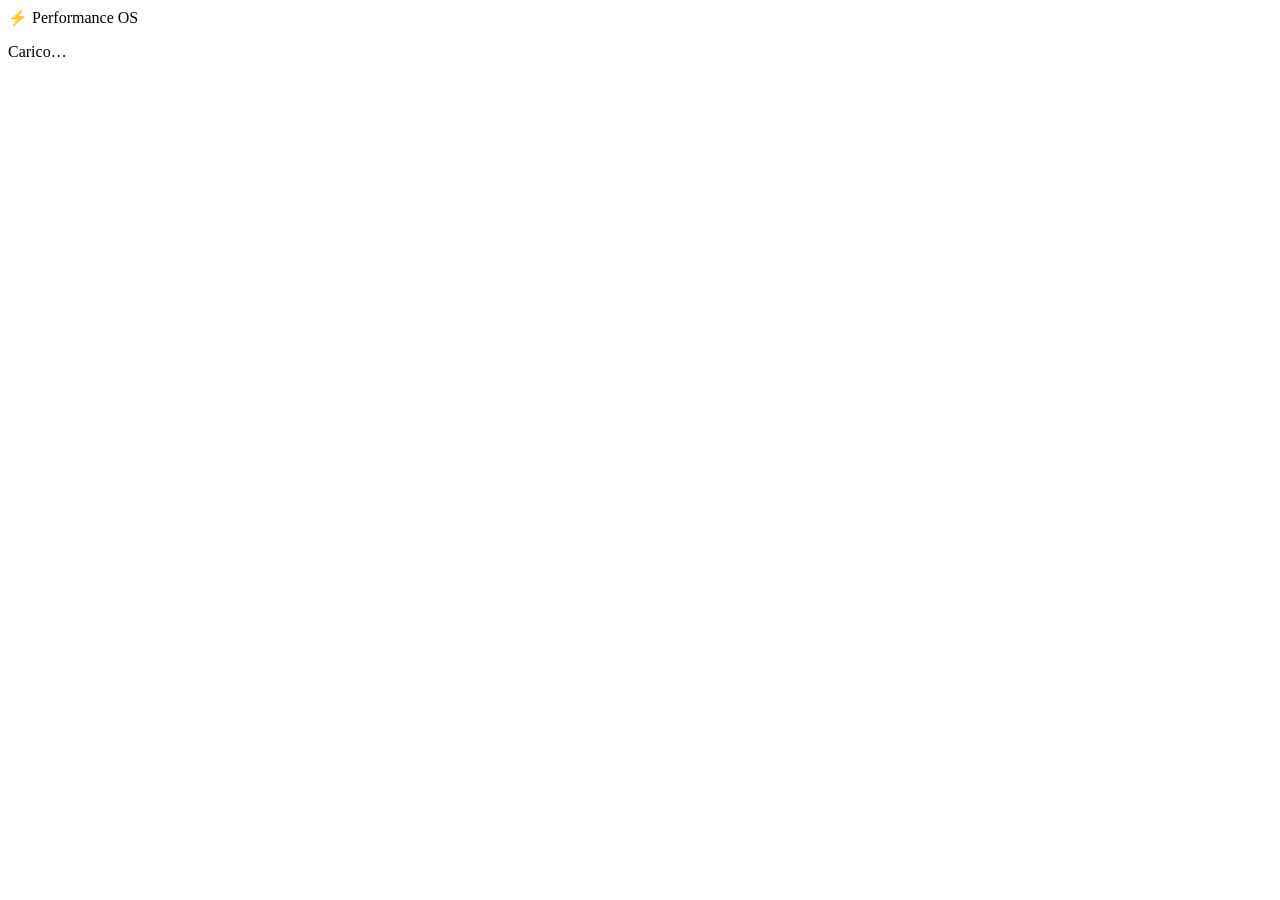
==== os/index.html @ 6e7f4c00 "deploy os/index.html" ====
<!DOCTYPE html>
<html lang="it">
<head>
<meta charset="UTF-8">
<meta name="viewport" content="width=device-width, initial-scale=1.0, viewport-fit=cover">
<meta name="theme-color" content="#0f1729">
<title>Freedom Performance OS</title>
<meta name="description" content="Il centro operativo del team commerciale Freedom University. Tracker quotidiano, obiettivi e performance in tempo reale.">
<link rel="preconnect" href="https://fonts.googleapis.com">
<link rel="preconnect" href="https://fonts.gstatic.com" crossorigin>
<link href="https://fonts.googleapis.com/css2?family=Inter:wght@400;500;600;700;800&display=swap" rel="stylesheet">
<link rel="stylesheet" href="styles.css">
</head>
<body>
<div id="root"><div class="login-wrap"><div class="login"><div class="lg-brand"><span class="dot">⚡</span> Performance OS</div><p class="lg-sub">Carico…</p></div></div></div>
<script type="module" src="app.js"></script>
</body>
</html>
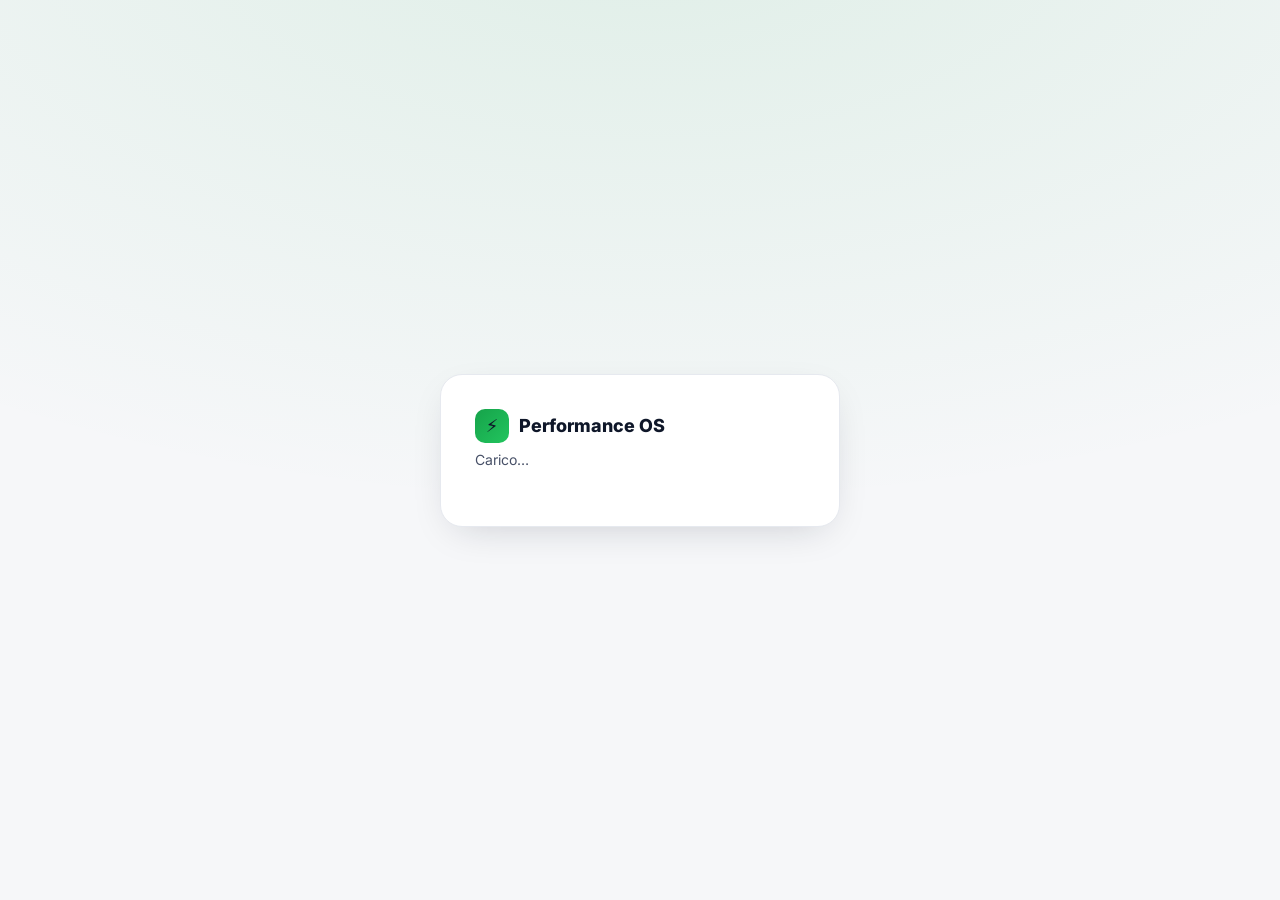
==== commit f636b6fb: "os: os/index.html" ====
--- a/os/index.html
+++ b/os/index.html
@@ -13,6 +13,7 @@
 </head>
 <body>
 <div id="root"><div class="login-wrap"><div class="login"><div class="lg-brand"><span class="dot">⚡</span> Performance OS</div><p class="lg-sub">Carico…</p></div></div></div>
+<script src="vendor/supabase.umd.js"></script>
 <script type="module" src="app.js"></script>
 </body>
 </html>
--- a/os/styles.css
+++ b/os/styles.css
@@ -0,0 +1,155 @@
+/* ===========================================================
+   Freedom Performance OS — Design System
+   Pulito, moderno, leggibile. Colore = significato.
+   =========================================================== */
+:root{
+  --bg:#f6f7f9; --surface:#ffffff; --surface-2:#f1f3f6;
+  --ink:#0f1729; --ink-2:#475067; --ink-3:#8a93a6;
+  --line:#e6e9ef; --line-2:#eef1f5;
+  --brand:#16a34a; --brand-d:#15803d; --brand-soft:rgba(22,163,74,.10);
+  --good:#16a34a; --good-soft:rgba(22,163,74,.12);
+  --warn:#d97706; --warn-soft:rgba(217,119,6,.12);
+  --bad:#dc2626;  --bad-soft:rgba(220,38,38,.10);
+  --info:#2563eb; --info-soft:rgba(37,99,235,.10);
+  --shadow:0 1px 2px rgba(16,23,41,.04),0 8px 24px -12px rgba(16,23,41,.12);
+  --shadow-lg:0 12px 40px -16px rgba(16,23,41,.22);
+  --r:16px; --r-sm:11px; --r-lg:22px;
+  --sidebar:248px;
+}
+*{box-sizing:border-box;margin:0;padding:0;min-width:0}
+html,body{height:100%;overflow-x:hidden;max-width:100%}
+body{font-family:'Inter',system-ui,-apple-system,sans-serif;background:var(--bg);color:var(--ink);
+  font-size:15px;line-height:1.5;-webkit-font-smoothing:antialiased}
+a{color:inherit;text-decoration:none}
+button{font-family:inherit;cursor:pointer;border:none;background:none}
+input,select{font-family:inherit;font-size:15px}
+.mono{font-variant-numeric:tabular-nums;font-feature-settings:"tnum"}
+
+/* ---------- layout shell ---------- */
+.app{display:grid;grid-template-columns:var(--sidebar) 1fr;min-height:100vh}
+.sidebar{background:#0f1729;color:#cdd5e4;display:flex;flex-direction:column;padding:22px 16px;position:sticky;top:0;height:100vh}
+.sb-brand{display:flex;align-items:center;gap:10px;padding:6px 8px 22px;font-weight:800;font-size:16px;color:#fff;letter-spacing:-.01em}
+.sb-brand .dot{width:30px;height:30px;border-radius:9px;background:linear-gradient(135deg,var(--brand),#22c55e);display:grid;place-items:center;font-size:16px}
+.sb-nav{display:flex;flex-direction:column;gap:3px;flex:1}
+.sb-link{display:flex;align-items:center;gap:11px;padding:10px 12px;border-radius:11px;color:#aeb7c9;font-weight:600;font-size:14px;transition:.15s}
+.sb-link .i{font-size:17px;width:20px;text-align:center}
+.sb-link:hover{background:rgba(255,255,255,.05);color:#fff}
+.sb-link.on{background:rgba(34,197,94,.16);color:#fff}
+.sb-foot{border-top:1px solid rgba(255,255,255,.08);padding-top:14px;margin-top:14px}
+.sb-user{display:flex;align-items:center;gap:10px;padding:6px 8px}
+.sb-user .av{width:34px;height:34px;border-radius:50%;background:linear-gradient(135deg,#334155,#475569);display:grid;place-items:center;font-weight:700;color:#fff;font-size:14px}
+.sb-user .nm{font-size:13px;font-weight:700;color:#fff;line-height:1.2}
+.sb-user .rl{font-size:11px;color:#8a93a6}
+.sb-logout{margin-top:8px;width:100%;padding:8px;border-radius:9px;color:#8a93a6;font-size:12.5px;font-weight:600;text-align:left}
+.sb-logout:hover{color:#fff;background:rgba(255,255,255,.05)}
+
+.main{padding:30px 34px 60px;max-width:1240px;width:100%}
+.page-head{display:flex;align-items:flex-end;justify-content:space-between;gap:16px;margin-bottom:24px;flex-wrap:wrap}
+.page-head h1{font-size:26px;font-weight:800;letter-spacing:-.02em}
+.page-head .sub{color:var(--ink-2);font-size:14px;margin-top:3px}
+
+/* ---------- cards ---------- */
+.card{background:var(--surface);border:1px solid var(--line);border-radius:var(--r);box-shadow:var(--shadow);padding:20px}
+.card-h{display:flex;align-items:center;justify-content:space-between;margin-bottom:14px}
+.card-h h3{font-size:13px;font-weight:700;text-transform:uppercase;letter-spacing:.06em;color:var(--ink-3)}
+.grid{display:grid;gap:16px}
+.grid-3{grid-template-columns:repeat(3,1fr)}
+.grid-4{grid-template-columns:repeat(4,1fr)}
+.grid-2{grid-template-columns:repeat(2,1fr)}
+.stack{display:flex;flex-direction:column;gap:16px}
+
+/* ---------- KPI stat card ---------- */
+.stat{background:var(--surface);border:1px solid var(--line);border-radius:var(--r);padding:18px 20px;box-shadow:var(--shadow);position:relative;overflow:hidden}
+.stat .lbl{font-size:12.5px;font-weight:600;color:var(--ink-3);display:flex;align-items:center;gap:7px}
+.stat .val{font-size:32px;font-weight:800;letter-spacing:-.02em;margin:8px 0 2px}
+.stat .meta{font-size:12.5px;color:var(--ink-2);font-weight:600}
+.stat .tag{position:absolute;top:16px;right:16px;font-size:11px;font-weight:800;padding:4px 9px;border-radius:99px}
+.tag.good{background:var(--good-soft);color:var(--good)}
+.tag.warn{background:var(--warn-soft);color:var(--warn)}
+.tag.bad{background:var(--bad-soft);color:var(--bad)}
+.tag.info{background:var(--info-soft);color:var(--info)}
+
+/* progress */
+.bar{height:8px;border-radius:99px;background:var(--surface-2);overflow:hidden;margin-top:12px}
+.bar > span{display:block;height:100%;border-radius:99px;transition:width .6s cubic-bezier(.4,0,.2,1)}
+.bar.good > span{background:var(--good)} .bar.warn > span{background:var(--warn)} .bar.bad > span{background:var(--bad)}
+
+/* ---------- daily compile form ---------- */
+.kpi-form{display:flex;flex-direction:column;gap:14px}
+.field{display:flex;align-items:center;justify-content:space-between;gap:14px;padding:12px 0;border-bottom:1px solid var(--line-2)}
+.field:last-child{border-bottom:none}
+.field .f-lbl{font-weight:600;font-size:14.5px}
+.field .f-lbl small{display:block;font-weight:500;color:var(--ink-3);font-size:12px}
+.field .f-in{display:flex;align-items:center;gap:8px}
+.field input{width:120px;text-align:right;padding:10px 12px;border:1px solid var(--line);border-radius:10px;background:var(--surface);font-weight:700;color:var(--ink)}
+.field input:focus{outline:none;border-color:var(--brand);box-shadow:0 0 0 3px var(--brand-soft)}
+.field .unit{font-size:12px;color:var(--ink-3);min-width:36px}
+
+/* ---------- buttons ---------- */
+.btn{display:inline-flex;align-items:center;justify-content:center;gap:8px;padding:12px 20px;border-radius:11px;font-weight:700;font-size:14.5px;transition:.15s}
+.btn-primary{background:var(--brand);color:#fff} .btn-primary:hover{background:var(--brand-d)}
+.btn-ghost{background:var(--surface-2);color:var(--ink)} .btn-ghost:hover{background:var(--line)}
+.btn-block{width:100%}
+.btn:disabled{opacity:.5;cursor:default}
+
+/* ---------- table ---------- */
+.tbl{width:100%;border-collapse:collapse;font-size:14px}
+.tbl th{text-align:left;font-size:11px;text-transform:uppercase;letter-spacing:.05em;color:var(--ink-3);font-weight:700;padding:10px 12px;border-bottom:1px solid var(--line)}
+.tbl td{padding:12px;border-bottom:1px solid var(--line-2)}
+.tbl tr:last-child td{border-bottom:none}
+.tbl tr:hover td{background:var(--surface-2)}
+.pill{display:inline-flex;align-items:center;gap:5px;font-size:11.5px;font-weight:700;padding:4px 10px;border-radius:99px}
+.pill.role{background:var(--surface-2);color:var(--ink-2)}
+.dotk{width:8px;height:8px;border-radius:50%;display:inline-block}
+.dotk.g{background:var(--good)} .dotk.w{background:var(--warn)} .dotk.b{background:var(--bad)} .dotk.x{background:var(--ink-3)}
+
+/* ---------- banners / states ---------- */
+.banner{padding:16px 18px;border-radius:var(--r);font-size:14px;font-weight:500;display:flex;gap:12px;align-items:flex-start}
+.banner.info{background:var(--info-soft);color:#1e40af}
+.banner.warn{background:var(--warn-soft);color:#92400e}
+.banner.good{background:var(--good-soft);color:var(--brand-d)}
+.empty{padding:40px 20px;text-align:center;color:var(--ink-3)}
+.muted{color:var(--ink-3)}
+.spark{display:flex;align-items:flex-end;gap:3px;height:46px}
+.spark > i{flex:1;background:var(--brand-soft);border-radius:3px 3px 0 0;min-height:3px}
+.spark > i.on{background:var(--brand)}
+
+/* ---------- login ---------- */
+.login-wrap{min-height:100vh;display:grid;place-items:center;padding:20px;background:radial-gradient(1200px 600px at 50% -10%,rgba(22,163,74,.10),transparent),var(--bg)}
+.login{background:var(--surface);border:1px solid var(--line);border-radius:var(--r-lg);box-shadow:var(--shadow-lg);padding:34px;width:100%;max-width:400px}
+.login .lg-brand{display:flex;align-items:center;gap:10px;font-weight:800;font-size:18px;margin-bottom:6px}
+.login .lg-brand .dot{width:34px;height:34px;border-radius:10px;background:linear-gradient(135deg,var(--brand),#22c55e);display:grid;place-items:center;font-size:18px}
+.login p.lg-sub{color:var(--ink-2);font-size:14px;margin-bottom:22px}
+.login label{font-size:12.5px;font-weight:700;color:var(--ink-2);display:block;margin:14px 0 6px}
+.login input{width:100%;padding:13px 14px;border:1px solid var(--line);border-radius:11px;background:var(--surface)}
+.login input:focus{outline:none;border-color:var(--brand);box-shadow:0 0 0 3px var(--brand-soft)}
+.login .lg-msg{font-size:13px;margin-top:12px;min-height:18px}
+.lg-msg.err{color:var(--bad)} .lg-msg.ok{color:var(--brand-d)}
+
+/* ---------- topbar (mobile) ---------- */
+.topbar{display:none}
+
+/* ---------- responsive ---------- */
+@media(max-width:920px){
+  .grid-4{grid-template-columns:repeat(2,1fr)} .grid-3{grid-template-columns:1fr}
+}
+@media(max-width:760px){
+  .app{grid-template-columns:1fr}
+  .sidebar{position:fixed;left:-100%;z-index:50;width:248px;transition:left .25s;box-shadow:var(--shadow-lg)}
+  .sidebar.open{left:0}
+  .topbar{display:flex;align-items:center;justify-content:space-between;padding:14px 18px;background:var(--surface);border-bottom:1px solid var(--line);position:sticky;top:0;z-index:40}
+  .topbar .tb-brand{display:flex;align-items:center;gap:9px;font-weight:800}
+  .topbar .tb-brand .dot{width:28px;height:28px;border-radius:8px;background:linear-gradient(135deg,var(--brand),#22c55e);display:grid;place-items:center}
+  .burger{font-size:22px;padding:4px 8px}
+  .main{padding:18px 16px 60px}
+  .grid-4,.grid-2{grid-template-columns:1fr}
+  .page-head h1{font-size:22px}
+  .stat .val{font-size:28px}
+  .field{flex-wrap:wrap}
+  .field .f-in{width:100%;justify-content:flex-end}
+  .field input{width:100%;max-width:160px}
+  .tbl{display:block;overflow-x:auto;white-space:nowrap}
+  .scrim{display:none;position:fixed;inset:0;background:rgba(15,23,41,.4);z-index:45}
+  .scrim.on{display:block}
+}
+@media(min-width:761px){.scrim{display:none}}
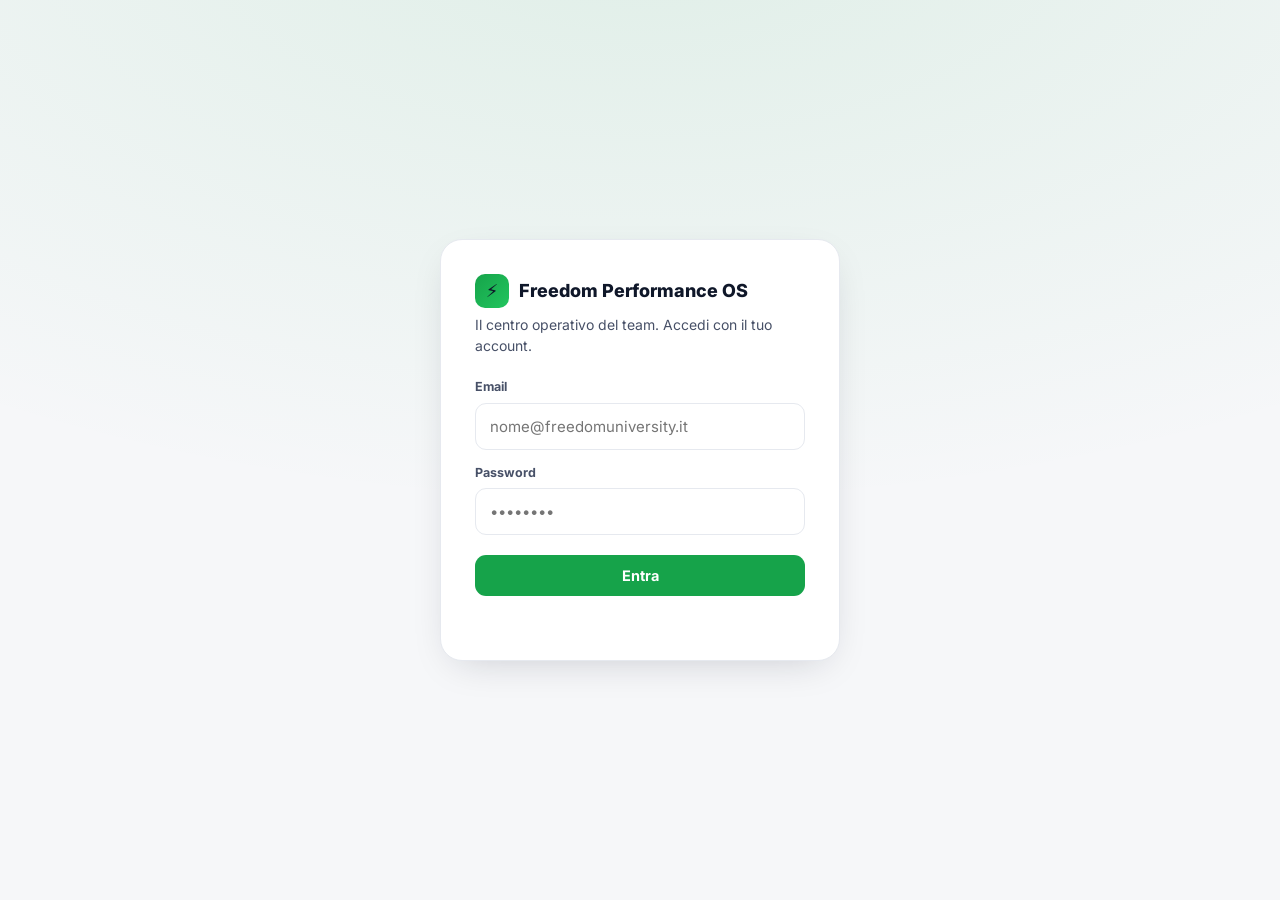
==== commit 9fe88608: "os: os/index.html" ====
--- a/os/index.html
+++ b/os/index.html
@@ -10,10 +10,17 @@
 <link rel="preconnect" href="https://fonts.gstatic.com" crossorigin>
 <link href="https://fonts.googleapis.com/css2?family=Inter:wght@400;500;600;700;800&display=swap" rel="stylesheet">
 <link rel="stylesheet" href="styles.css">
+<link rel="manifest" href="manifest.webmanifest">
+<link rel="icon" type="image/svg+xml" href="icon.svg">
+<link rel="apple-touch-icon" href="icon.svg">
+<meta name="apple-mobile-web-app-capable" content="yes">
+<meta name="apple-mobile-web-app-status-bar-style" content="black-translucent">
+<meta name="apple-mobile-web-app-title" content="Performance OS">
 </head>
 <body>
 <div id="root"><div class="login-wrap"><div class="login"><div class="lg-brand"><span class="dot">⚡</span> Performance OS</div><p class="lg-sub">Carico…</p></div></div></div>
 <script src="vendor/supabase.umd.js"></script>
 <script type="module" src="app.js"></script>
+<script>if('serviceWorker' in navigator){window.addEventListener('load',()=>navigator.serviceWorker.register('sw.js').catch(()=>{}));}</script>
 </body>
 </html>
